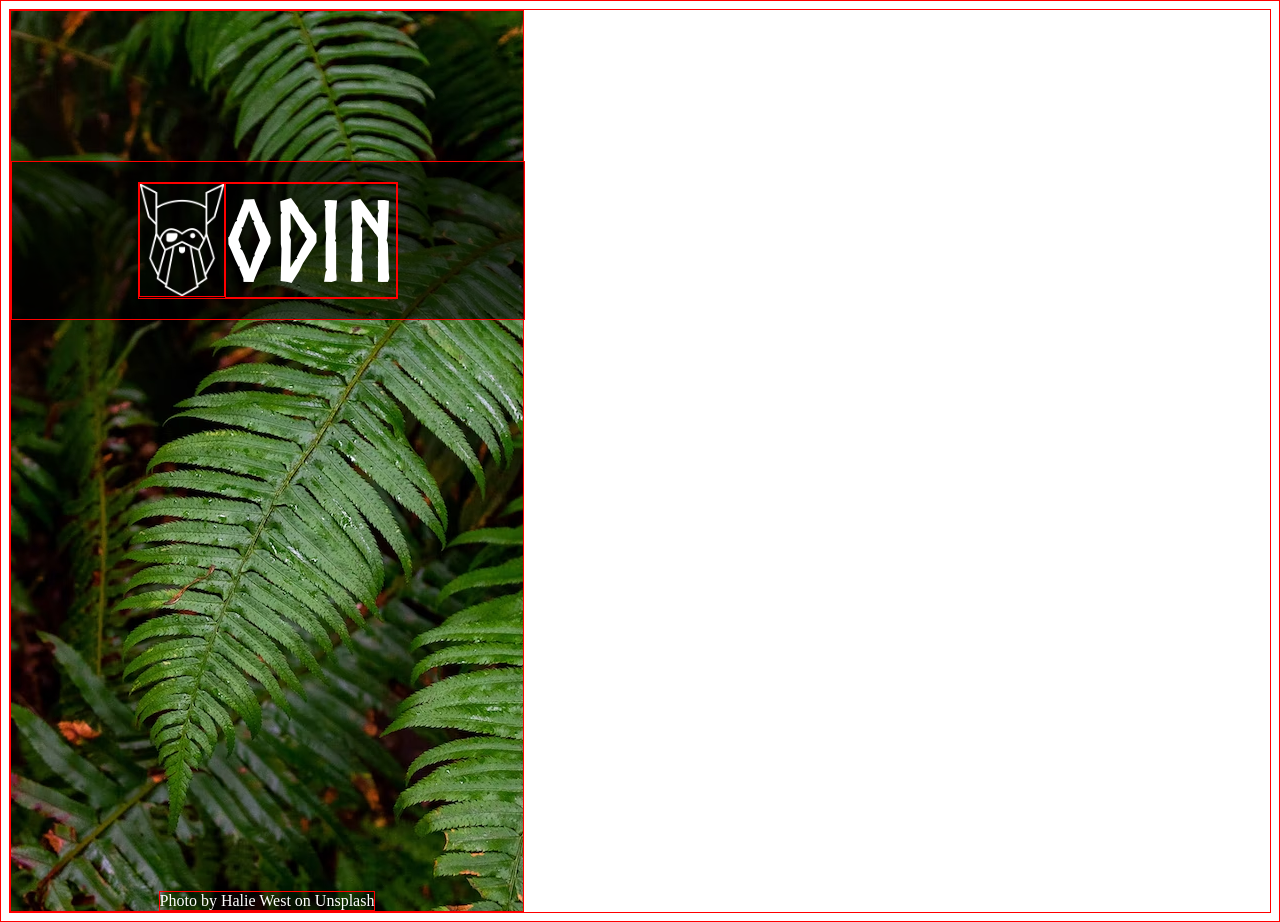
==== signup.html @ f5293157 "assets and sidebar" ====
<!DOCTYPE html>
<html lang="en">
<head>
 <link rel="stylesheet" href="styles.css">
 <meta charset="UTF-8">
 <meta http-equiv="X-UA-Compatible" content="IE=edge">
 <meta name="viewport" content="width=device-width, initial-scale=1.0">
 <title>Odin Sign-up Page</title>
</head>
<body>
 <div class="image-container">
  <div class="logo-container">
   <div class="logo">
    <img src="./assets/odin-lined.png" alt="a stylized image of the norse god odin's head">
    <span>ODIN</span>
   </div>
  </div>
  <span>Photo by Halie West on Unsplash</span>
 </div>
</body>
</html>
---- styles.css ----
* {
 border: 1px solid red;
}

@font-face {
 font-family: NorseBold;
 src: url("assets/Norse-Bold.otf");
}

.image-container {
 position: relative;
 background-image: url("assets/photo-1585202900225-6d3ac20a6962.avif");
 background-size: auto;
 background-repeat: no-repeat;
 width: 40vw;
 height: 100vh;

 display: flex;
}

.image-container > span {
 color: white;
 align-self: flex-end;
 margin: 0 auto;
}

.logo-container {
 padding: 20px 0;

 width: 100%;

 position: absolute;
 top: 150px;
 background-color: rgba(0, 0, 0, 0.6);
 
 display: flex;
 flex-grow: 1;
 justify-content: space-around;
}

.logo {
 display: flex;
}

.logo > img {
 height: 7em;
}

.logo > span {
 color: white;
 font-family: NorseBold;
 font-size: 7em;
 align-self: center;
}
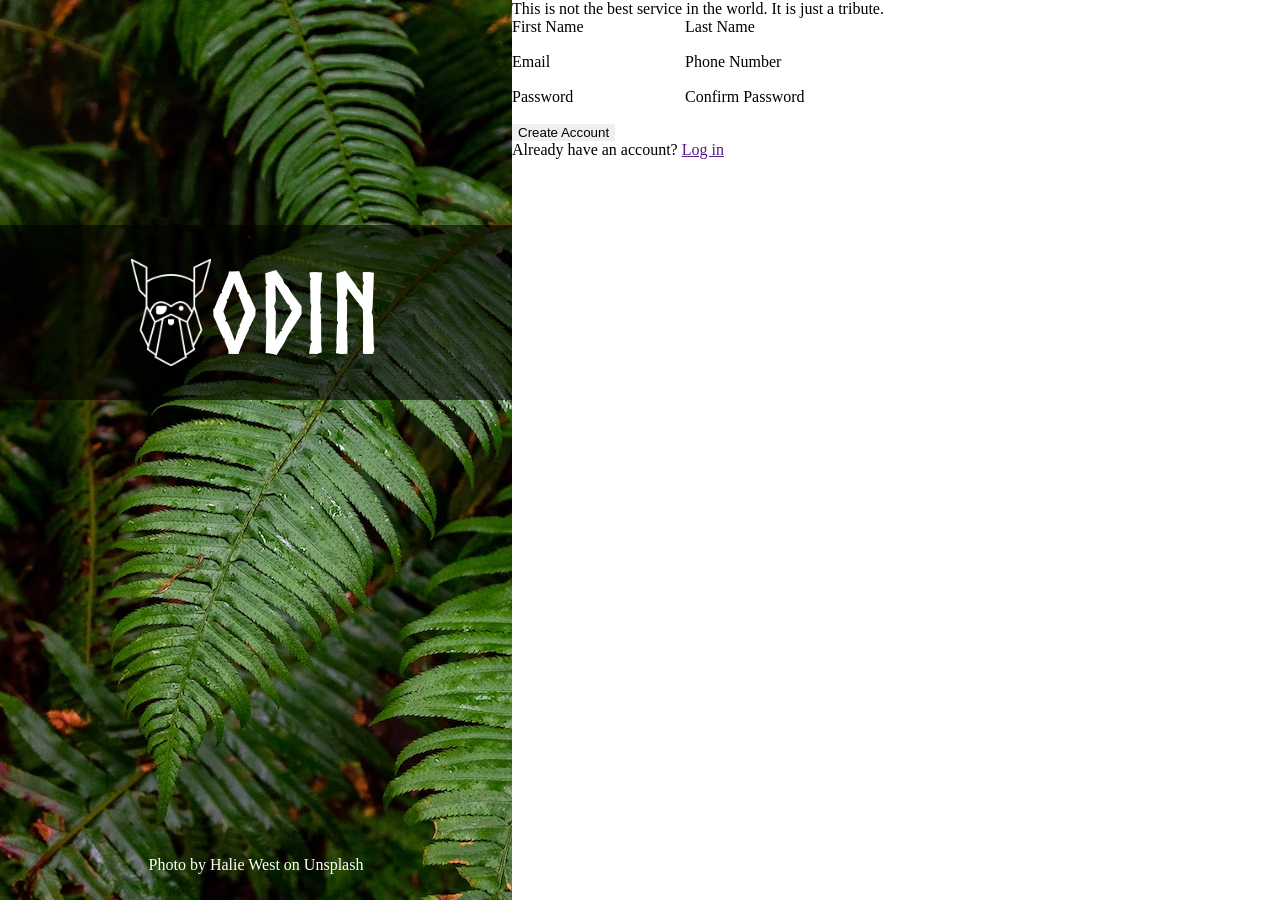
==== commit 2c0ce67b: "add basic form structure, make logo responsive" ====
--- a/signup.html
+++ b/signup.html
@@ -8,14 +8,38 @@
  <title>Odin Sign-up Page</title>
 </head>
 <body>
- <div class="image-container">
-  <div class="logo-container">
-   <div class="logo">
-    <img src="./assets/odin-lined.png" alt="a stylized image of the norse god odin's head">
-    <span>ODIN</span>
+ <div class="body-container">
+  <div class="image-container">
+   <div class="logo-container">
+    <div class="logo">
+     <img src="./assets/odin-lined.png" alt="the odin logo">
+     <span>ODIN</span>
+    </div>
    </div>
+   <span>Photo by Halie West on Unsplash</span>
   </div>
-  <span>Photo by Halie West on Unsplash</span>
+  <div class="form-container">
+   <div class="hero-text">
+    This is not the best service in the world.
+    It is just a tribute.
+   </div>
+   <form action="" method="post">
+    <div class="name">
+     <label for="first-name">First Name<input type="text" name="first-name" id="first-name"></label>
+     <label for="last-name">Last Name<input type="text" name="last-name" id="last-name"></label>
+    </div>
+    <div class="contact">
+     <label for="e-mail">Email <input type="email" name="e-mail" id="e-mail"></label>
+     <label for="phone">Phone Number<input type="tel" name="phone" id="phone"></label>
+    </div>
+    <div class="password">
+     <label for="password">Password<input type="password" name="password" id="password"></label>
+     <label for="password-confirm">Confirm Password<input type="password" name="password-confirm" id="password-confirm"></label>
+    </div>
+    <button>Create Account</button>
+   </form>
+   <div class="log-in">Already have an account? <a href="">Log in</a></div>
+  </div>
  </div>
 </body>
 </html>
--- a/styles.css
+++ b/styles.css
@@ -1,5 +1,5 @@
 * {
- border: 1px solid red;
+ border: 0px solid red;
 }
 
 @font-face {
@@ -7,12 +7,43 @@
  src: url("assets/Norse-Bold.otf");
 }
 
+body {
+ padding: 0;
+ margin: 0;
+}
+
+.body-container {
+ display: flex;
+ flex-direction: row;
+
+ margin: 0;
+}
+
+.form-container {
+ display: flex;
+ flex-direction: column;
+ flex-grow: 1;
+}
+
+.hero-text {
+ width: 100%;
+}
+
+form > div {
+ display: flex;
+}
+
+label {
+ display: flex;
+ flex-direction: column;
+}
+
 .image-container {
  position: relative;
  background-image: url("assets/photo-1585202900225-6d3ac20a6962.avif");
  background-size: auto;
  background-repeat: no-repeat;
- width: 40vw;
+ width: min(40vw, 647px);
  height: 100vh;
 
  display: flex;
@@ -21,16 +52,17 @@
 .image-container > span {
  color: white;
  align-self: flex-end;
- margin: 0 auto;
+ margin: 5% auto;
 }
 
 .logo-container {
  padding: 20px 0;
 
  width: 100%;
+ height: 15%;
 
  position: absolute;
- top: 150px;
+ top: 25%;
  background-color: rgba(0, 0, 0, 0.6);
  
  display: flex;
@@ -40,15 +72,20 @@
 
 .logo {
  display: flex;
+ flex-shrink: 1;
+ align-items: center;
 }
 
 .logo > img {
- height: 7em;
+ width: min(20%, 5rem);
+ height: auto;
+
+ margin-left: auto;
 }
 
 .logo > span {
  color: white;
  font-family: NorseBold;
- font-size: 7em;
- align-self: center;
+ font-size: min(7rem, 20vw);
+ margin-right: auto;
 }
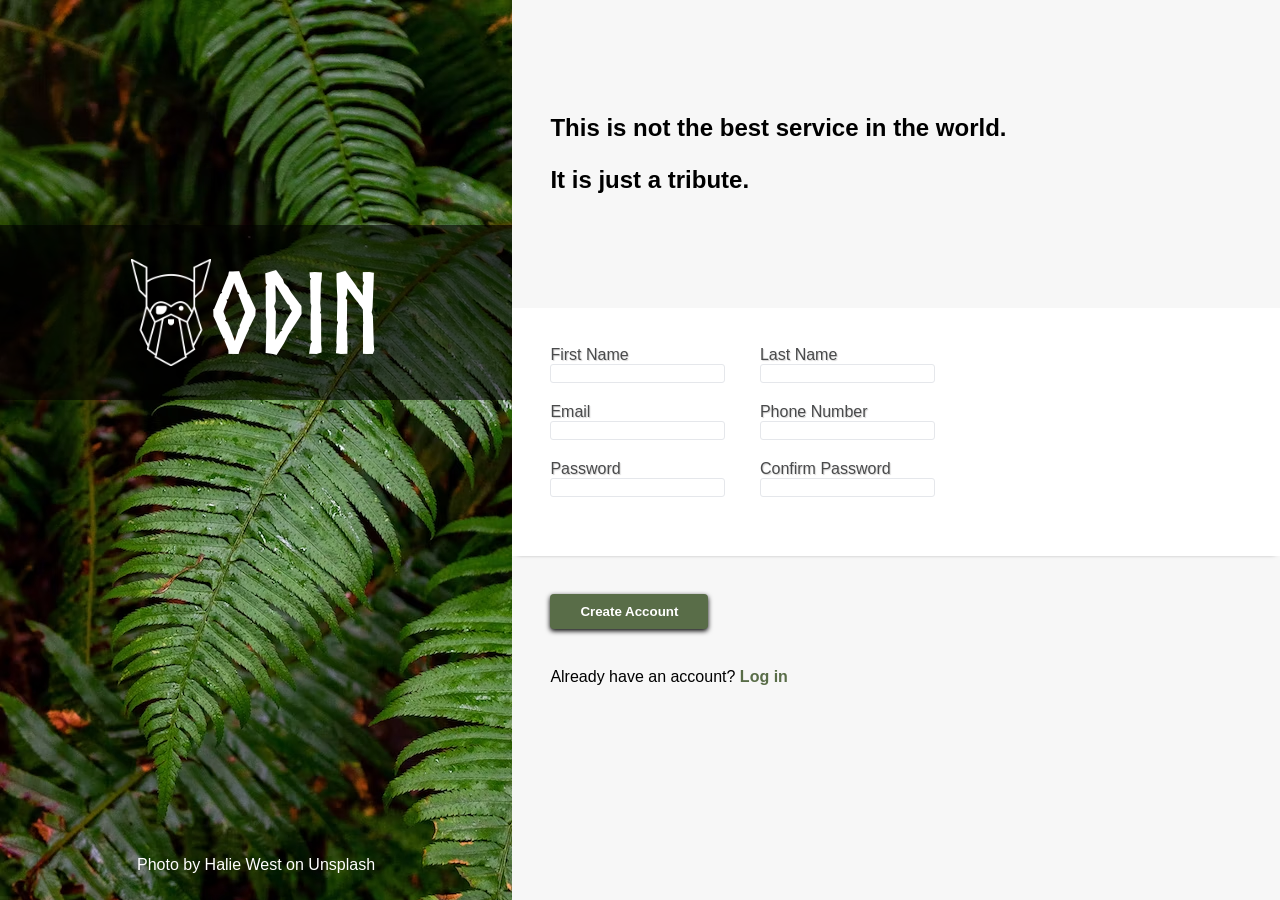
==== commit b8099c2e: "add basic form styling" ====
--- a/signup.html
+++ b/signup.html
@@ -20,21 +20,23 @@
   </div>
   <div class="form-container">
    <div class="hero-text">
-    This is not the best service in the world.
-    It is just a tribute.
+    <p>This is not the best service in the world.</p>
+    <p>It is just a tribute.</p>
    </div>
    <form action="" method="post">
-    <div class="name">
-     <label for="first-name">First Name<input type="text" name="first-name" id="first-name"></label>
-     <label for="last-name">Last Name<input type="text" name="last-name" id="last-name"></label>
-    </div>
-    <div class="contact">
-     <label for="e-mail">Email <input type="email" name="e-mail" id="e-mail"></label>
-     <label for="phone">Phone Number<input type="tel" name="phone" id="phone"></label>
-    </div>
-    <div class="password">
-     <label for="password">Password<input type="password" name="password" id="password"></label>
-     <label for="password-confirm">Confirm Password<input type="password" name="password-confirm" id="password-confirm"></label>
+    <div class="fields">
+     <div class="name">
+      <label for="first-name">First Name<input type="text" name="first-name" id="first-name"></label>
+      <label for="last-name">Last Name<input type="text" name="last-name" id="last-name"></label>
+     </div>
+     <div class="contact">
+      <label for="e-mail">Email <input type="email" name="e-mail" id="e-mail"></label>
+      <label for="phone">Phone Number<input type="tel" name="phone" id="phone"></label>
+     </div>
+     <div class="password">
+      <label for="password">Password<input type="password" name="password" id="password"></label>
+      <label for="password-confirm">Confirm Password<input type="password" name="password-confirm" id="password-confirm"></label>
+     </div>
     </div>
     <button>Create Account</button>
    </form>
--- a/styles.css
+++ b/styles.css
@@ -10,6 +10,14 @@
 body {
  padding: 0;
  margin: 0;
+
+ font-family: 'Segoe UI', Tahoma, Geneva, Verdana, sans-serif;
+}
+
+a {
+ color: #596D48;
+ text-decoration: none;
+ font-weight: bold;
 }
 
 .body-container {
@@ -23,19 +31,68 @@
  display: flex;
  flex-direction: column;
  flex-grow: 1;
+
+ background-color: #f7f7f7;
 }
 
 .hero-text {
+ margin-top: 10vh;
+ margin-bottom: 10vh;
  width: 100%;
+ padding: 0 5%;
+
+ font-size: 24px;
+ font-weight: bold;
 }
 
-form > div {
+form {
+ padding: 0;
+ margin-bottom: 5%;
+}
+
+.fields {
+ background-color: white;
+ padding: 5%;
+ box-shadow: 0 2px 5px -5px;
+ margin-bottom: 5%;
+}
+
+.fields > div {
  display: flex;
+ flex-direction: row;
 }
 
 label {
  display: flex;
  flex-direction: column;
+
+ margin-right: 5%;
+ margin-bottom: 20px;
+
+ color: #494a4b;
+ text-shadow: 1px 1px 1px #d3d2d2;
+}
+
+input {
+ border: 1px solid #E5E7EB;
+ border-radius: 3px;
+}
+
+button {
+ padding: 10px 30px;
+ margin-left: 5%;
+
+ background-color: #596D48;
+ box-shadow: 0px 2px 5px black;
+ color: white;
+ font-weight: bold;
+
+ 
+ border-radius: 4px;
+}
+
+.log-in {
+ padding-left: 5%;
 }
 
 .image-container {
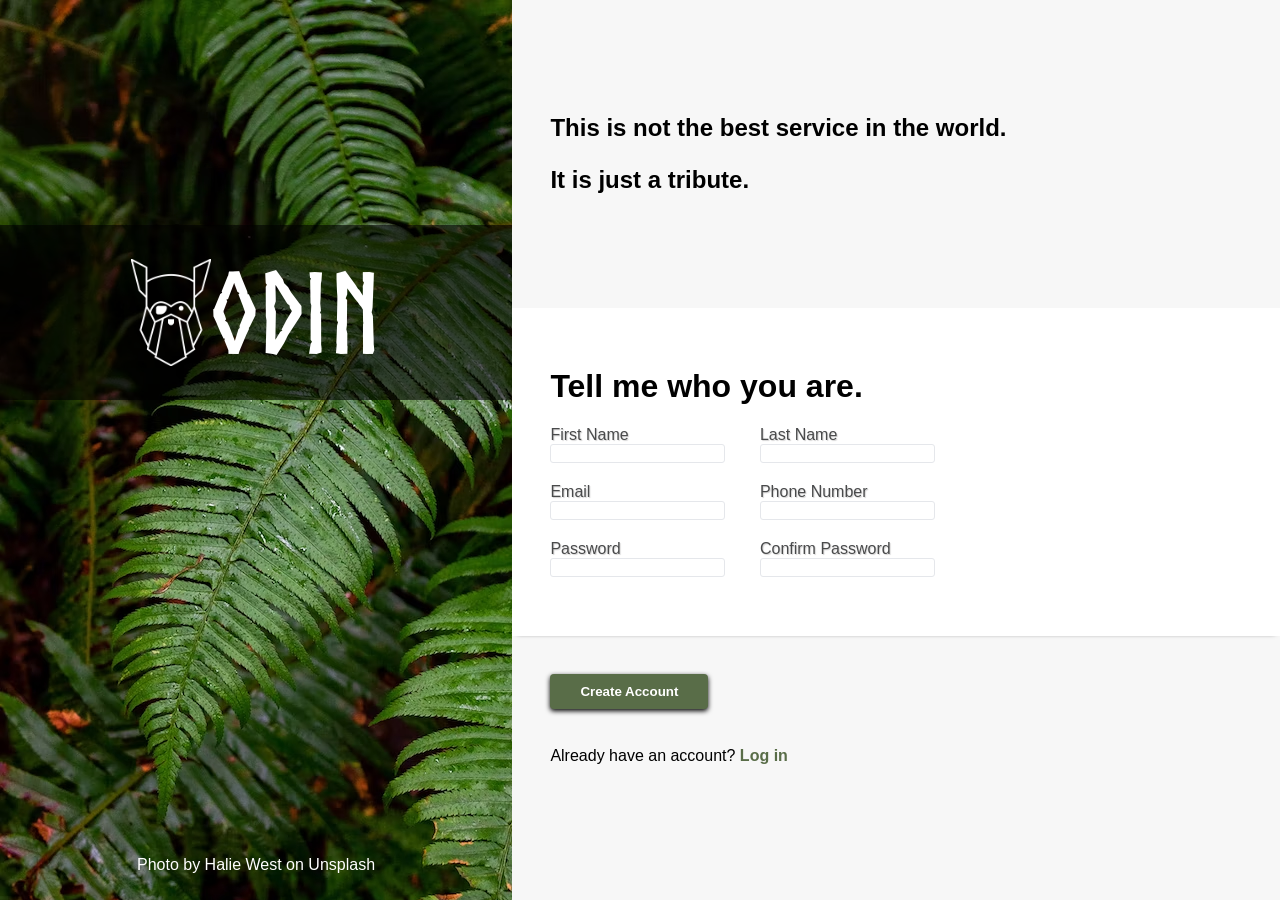
==== commit ac69183c: "add form heading" ====
--- a/signup.html
+++ b/signup.html
@@ -25,6 +25,7 @@
    </div>
    <form action="" method="post">
     <div class="fields">
+     <h1>Tell me who you are.</h1>
      <div class="name">
       <label for="first-name">First Name<input type="text" name="first-name" id="first-name"></label>
       <label for="last-name">Last Name<input type="text" name="last-name" id="last-name"></label>
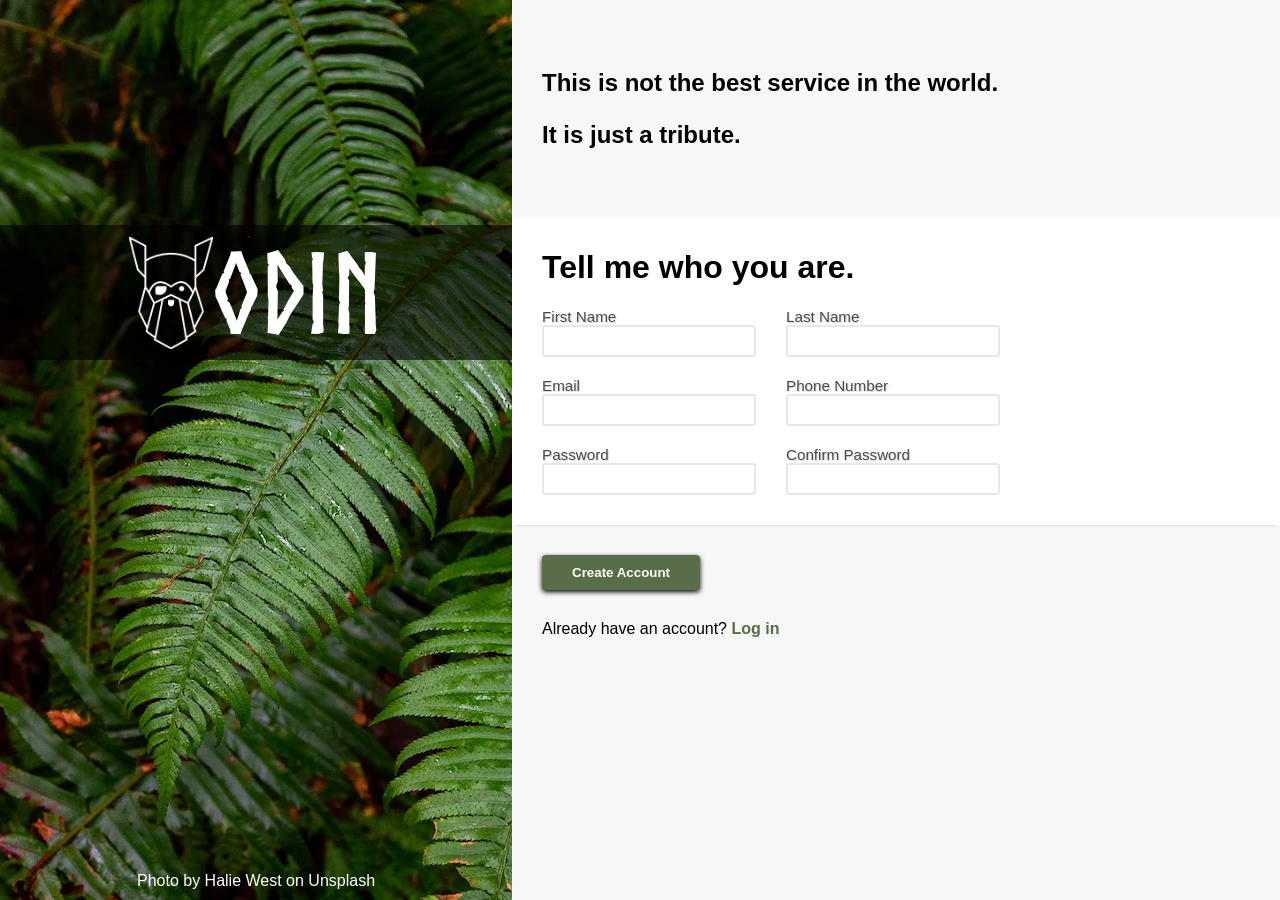
==== commit 4c06f431: "add password field validation and readme" ====
--- a/signup.html
+++ b/signup.html
@@ -5,6 +5,7 @@
  <meta charset="UTF-8">
  <meta http-equiv="X-UA-Compatible" content="IE=edge">
  <meta name="viewport" content="width=device-width, initial-scale=1.0">
+ <script src="script.js" defer></script>
  <title>Odin Sign-up Page</title>
 </head>
 <body>
@@ -35,7 +36,7 @@
       <label for="phone">Phone Number<input type="tel" name="phone" id="phone"></label>
      </div>
      <div class="password">
-      <label for="password">Password<input type="password" name="password" id="password"></label>
+      <label for="password">Password<input type="password" name="password" id="password"><div id="match-message">*Passwords must match.</div></label>
       <label for="password-confirm">Confirm Password<input type="password" name="password-confirm" id="password-confirm"></label>
      </div>
     </div>
--- a/styles.css
+++ b/styles.css
@@ -1,5 +1,6 @@
 * {
  border: 0px solid red;
+ box-sizing: border-box;
 }
 
 @font-face {
@@ -7,7 +8,7 @@
  src: url("assets/Norse-Bold.otf");
 }
 
-body {
+body, html {
  padding: 0;
  margin: 0;
 
@@ -25,6 +26,7 @@
  flex-direction: row;
 
  margin: 0;
+ height: 100vh;
 }
 
 .form-container {
@@ -36,25 +38,25 @@
 }
 
 .hero-text {
- margin-top: 10vh;
- margin-bottom: 10vh;
+ margin-top: 5vh;
+ margin-bottom: 5vh;
  width: 100%;
- padding: 0 5%;
+ padding: 0 30px;
 
- font-size: 24px;
+ font-size: 1.5rem;
  font-weight: bold;
 }
 
 form {
  padding: 0;
- margin-bottom: 5%;
+ margin-bottom: 30px;
 }
 
 .fields {
  background-color: white;
- padding: 5%;
+ padding: 10px 10px 10px 30px;
  box-shadow: 0 2px 5px -5px;
- margin-bottom: 5%;
+ margin-bottom: 30px;
 }
 
 .fields > div {
@@ -66,21 +68,46 @@
  display: flex;
  flex-direction: column;
 
- margin-right: 5%;
+ margin-right: 30px;
  margin-bottom: 20px;
 
+ font-size: 0.95rem;
  color: #494a4b;
  text-shadow: 1px 1px 1px #d3d2d2;
 }
 
 input {
- border: 1px solid #E5E7EB;
+ appearance: none;
+ border: 2px solid #E5E7EB;
  border-radius: 3px;
+
+ padding: 5px;
+
+ font-size: 1rem
+}
+
+input:active,
+input:focus,
+input:focus-visible {
+ outline: 0;
+ border-color:  #7591c9;
+ box-shadow: 1px 1px 3px #d3d2d2;
+}
+
+input:invalid {
+ border-color: rgb(212, 78, 78)
+}
+
+div #match-message {
+ color:rgb(212, 78, 78);
+ overflow: hidden;
+ height: 0px;
+ transition: 0.28s;
 }
 
 button {
  padding: 10px 30px;
- margin-left: 5%;
+ margin-left: 30px;
 
  background-color: #596D48;
  box-shadow: 0px 2px 5px black;
@@ -92,7 +119,8 @@
 }
 
 .log-in {
- padding-left: 5%;
+ padding-left: 30px;
+ margin-bottom: auto;
 }
 
 .image-container {
@@ -101,7 +129,7 @@
  background-size: auto;
  background-repeat: no-repeat;
  width: min(40vw, 647px);
- height: 100vh;
+ height: 100%;
 
  display: flex;
 }
@@ -109,7 +137,7 @@
 .image-container > span {
  color: white;
  align-self: flex-end;
- margin: 5% auto;
+ margin: 10px auto;
 }
 
 .logo-container {
@@ -134,8 +162,8 @@
 }
 
 .logo > img {
- width: min(20%, 5rem);
- height: auto;
+ width: auto;
+ height: min(calc(10px + 10vw), 7rem);
 
  margin-left: auto;
 }
@@ -143,6 +171,6 @@
 .logo > span {
  color: white;
  font-family: NorseBold;
- font-size: min(7rem, 20vw);
+ font-size: min(calc(10px + 10vw), 7rem);
  margin-right: auto;
 }
